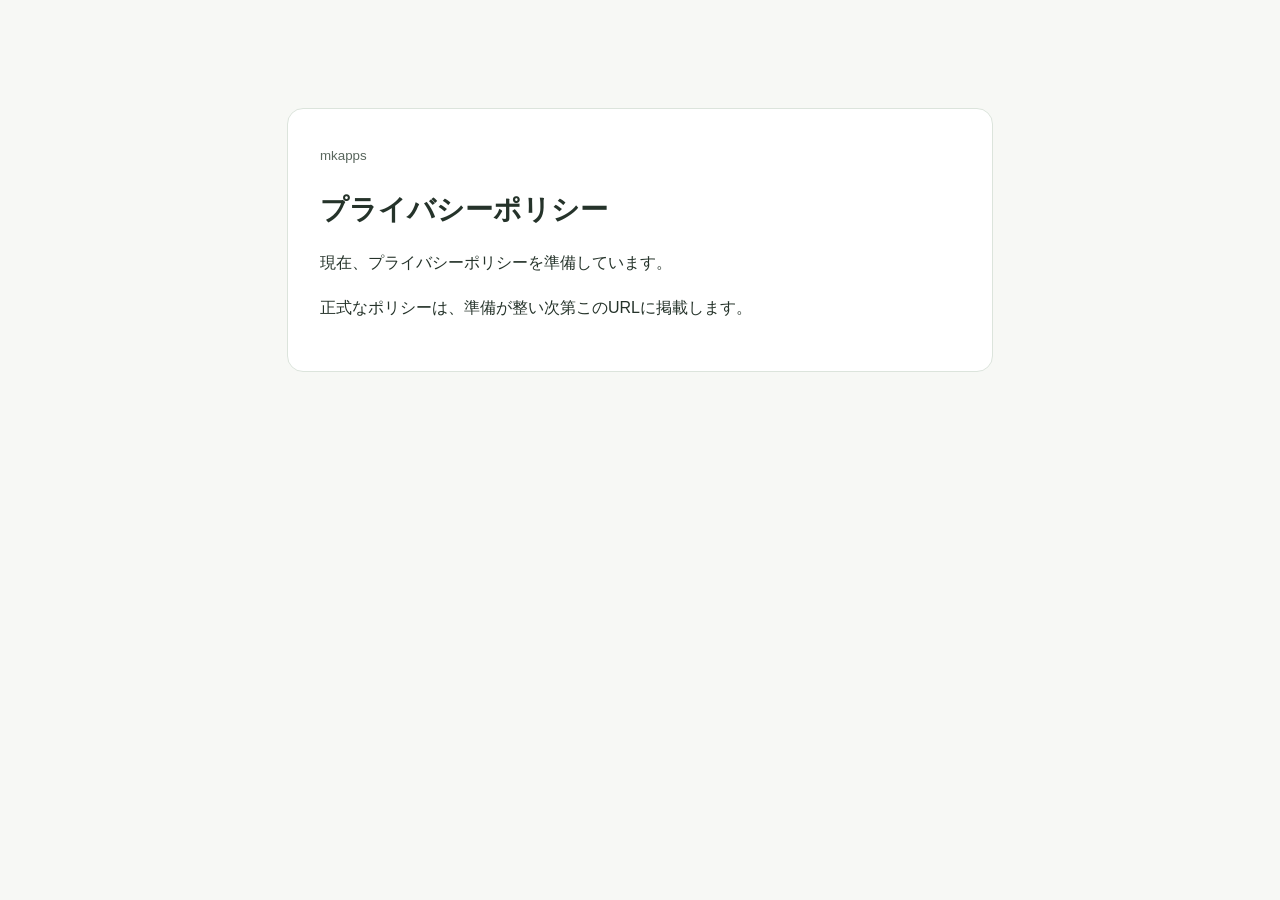
==== privacy/index.html @ 0ac0c14a "Add privacy landing page" ====
<!doctype html>
<html lang="ja"><head><meta charset="utf-8"><meta name="viewport" content="width=device-width,initial-scale=1"><meta name="robots" content="noindex,nofollow"><title>プライバシーポリシー | mkapps</title><style>body{font:16px/1.8 -apple-system,BlinkMacSystemFont,"Hiragino Sans",sans-serif;margin:0;background:#f7f8f5;color:#25332a}main{max-width:640px;margin:12vh auto;padding:32px;background:white;border:1px solid #dce4dc;border-radius:16px}h1{font-size:28px;line-height:1.5}a{color:#276044}small{color:#59665d}@media(max-width:700px){main{margin:48px 16px;padding:24px}}</style></head><body><main><small>mkapps</small><h1>プライバシーポリシー</h1><p>現在、プライバシーポリシーを準備しています。</p><p>正式なポリシーは、準備が整い次第このURLに掲載します。</p></main></body></html>
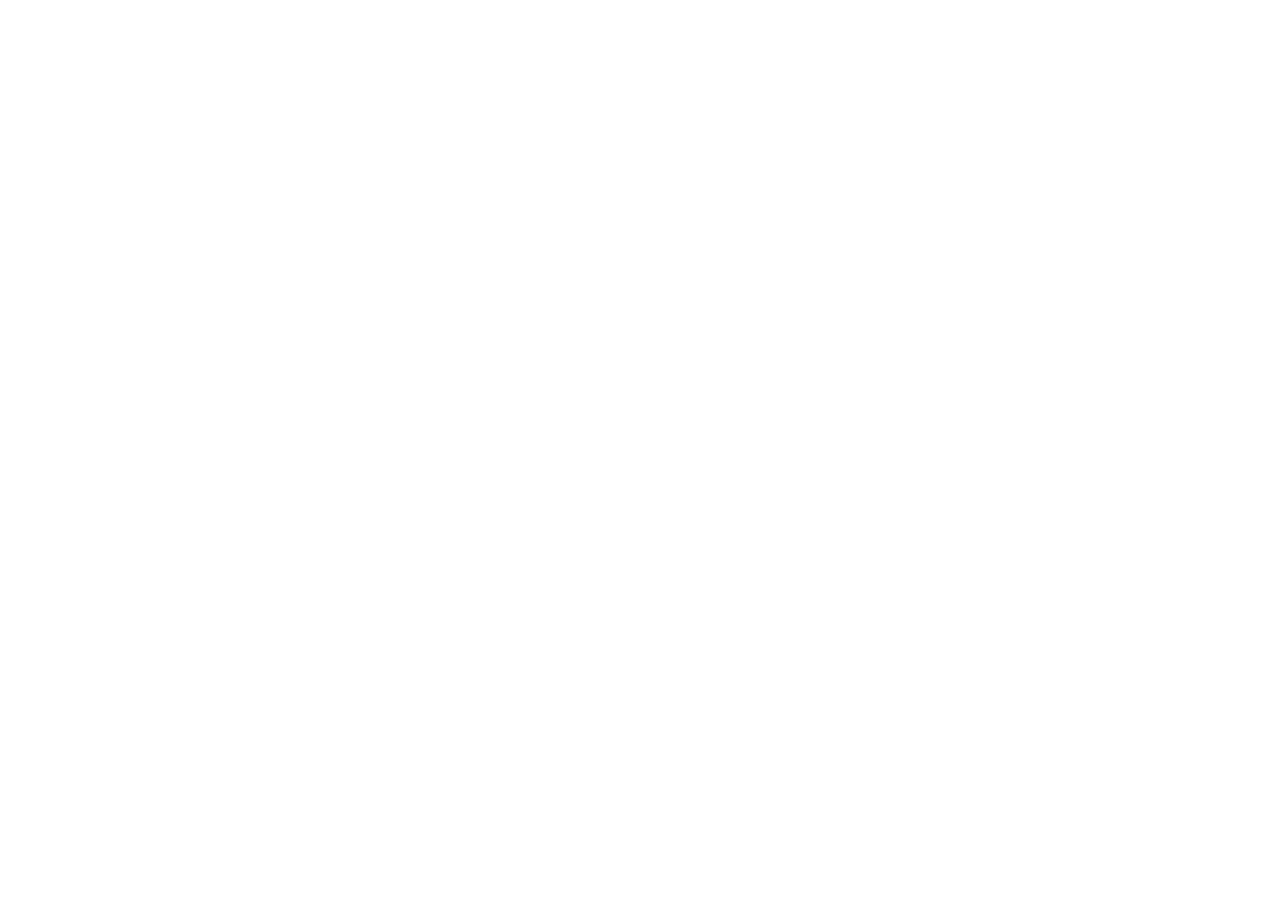
==== commit 72744a23: "Replace placeholder with blank white page" ====
--- a/privacy/index.html
+++ b/privacy/index.html
@@ -1,2 +1,12 @@
 <!doctype html>
-<html lang="ja"><head><meta charset="utf-8"><meta name="viewport" content="width=device-width,initial-scale=1"><meta name="robots" content="noindex,nofollow"><title>プライバシーポリシー | mkapps</title><style>body{font:16px/1.8 -apple-system,BlinkMacSystemFont,"Hiragino Sans",sans-serif;margin:0;background:#f7f8f5;color:#25332a}main{max-width:640px;margin:12vh auto;padding:32px;background:white;border:1px solid #dce4dc;border-radius:16px}h1{font-size:28px;line-height:1.5}a{color:#276044}small{color:#59665d}@media(max-width:700px){main{margin:48px 16px;padding:24px}}</style></head><body><main><small>mkapps</small><h1>プライバシーポリシー</h1><p>現在、プライバシーポリシーを準備しています。</p><p>正式なポリシーは、準備が整い次第このURLに掲載します。</p></main></body></html>
+<html lang="ja">
+<head>
+<meta charset="utf-8">
+<meta name="viewport" content="width=device-width, initial-scale=1">
+<meta name="robots" content="noindex,nofollow">
+<meta name="color-scheme" content="light">
+<title></title>
+<style>html,body{margin:0;min-height:100%;background:#fff;color:#000;color-scheme:light}</style>
+</head>
+<body></body>
+</html>
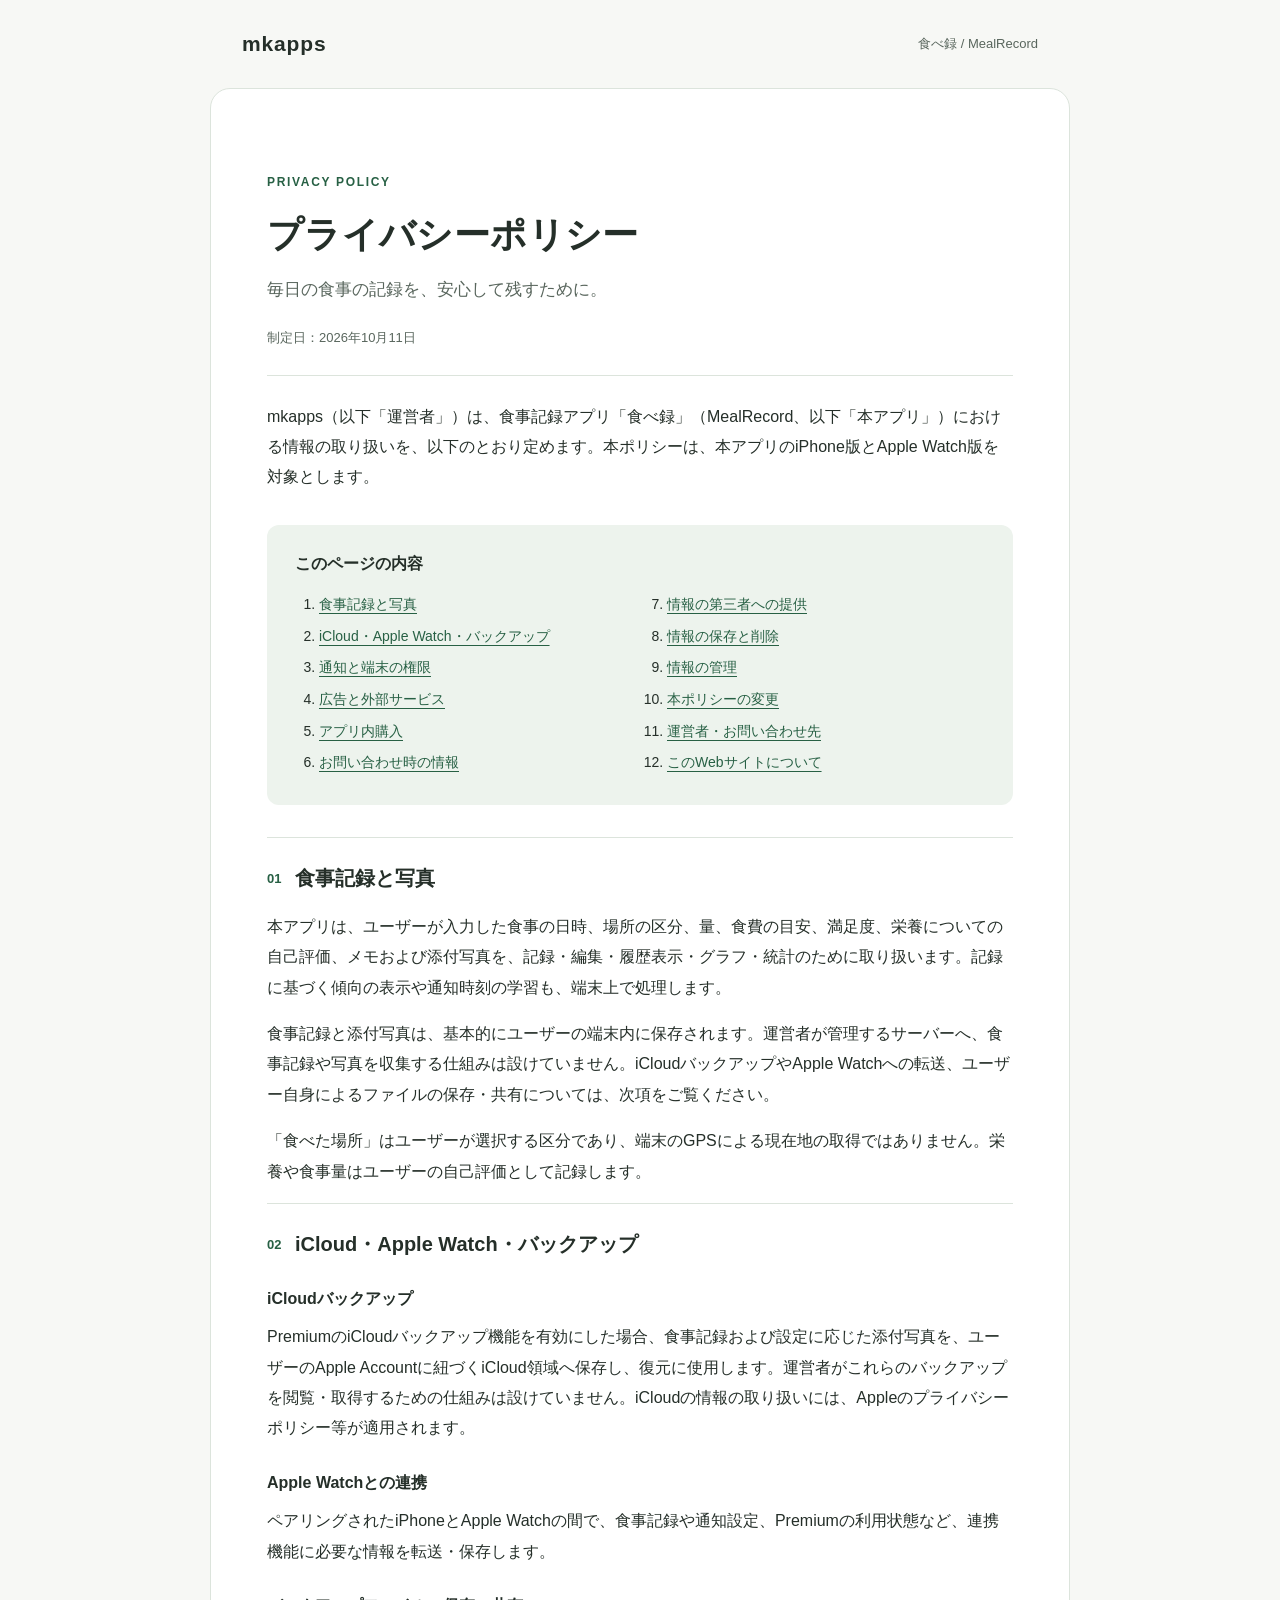
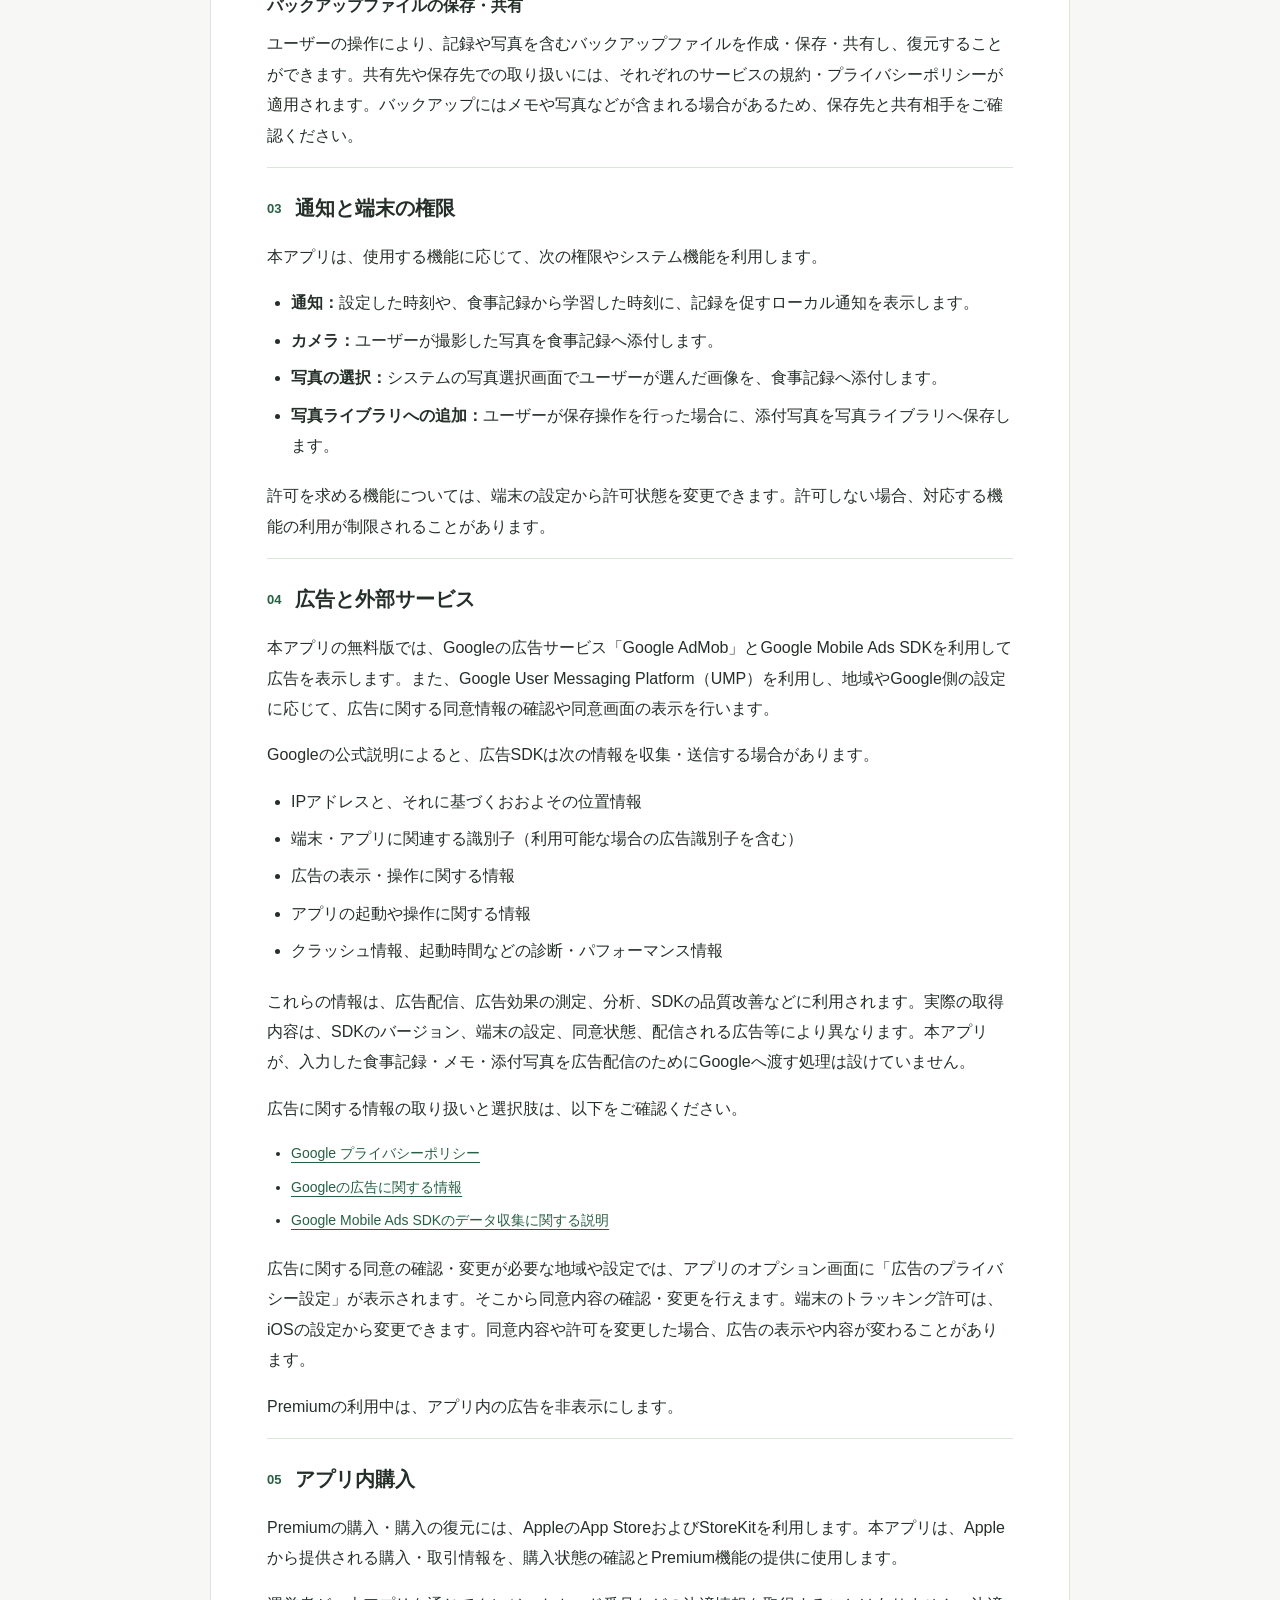
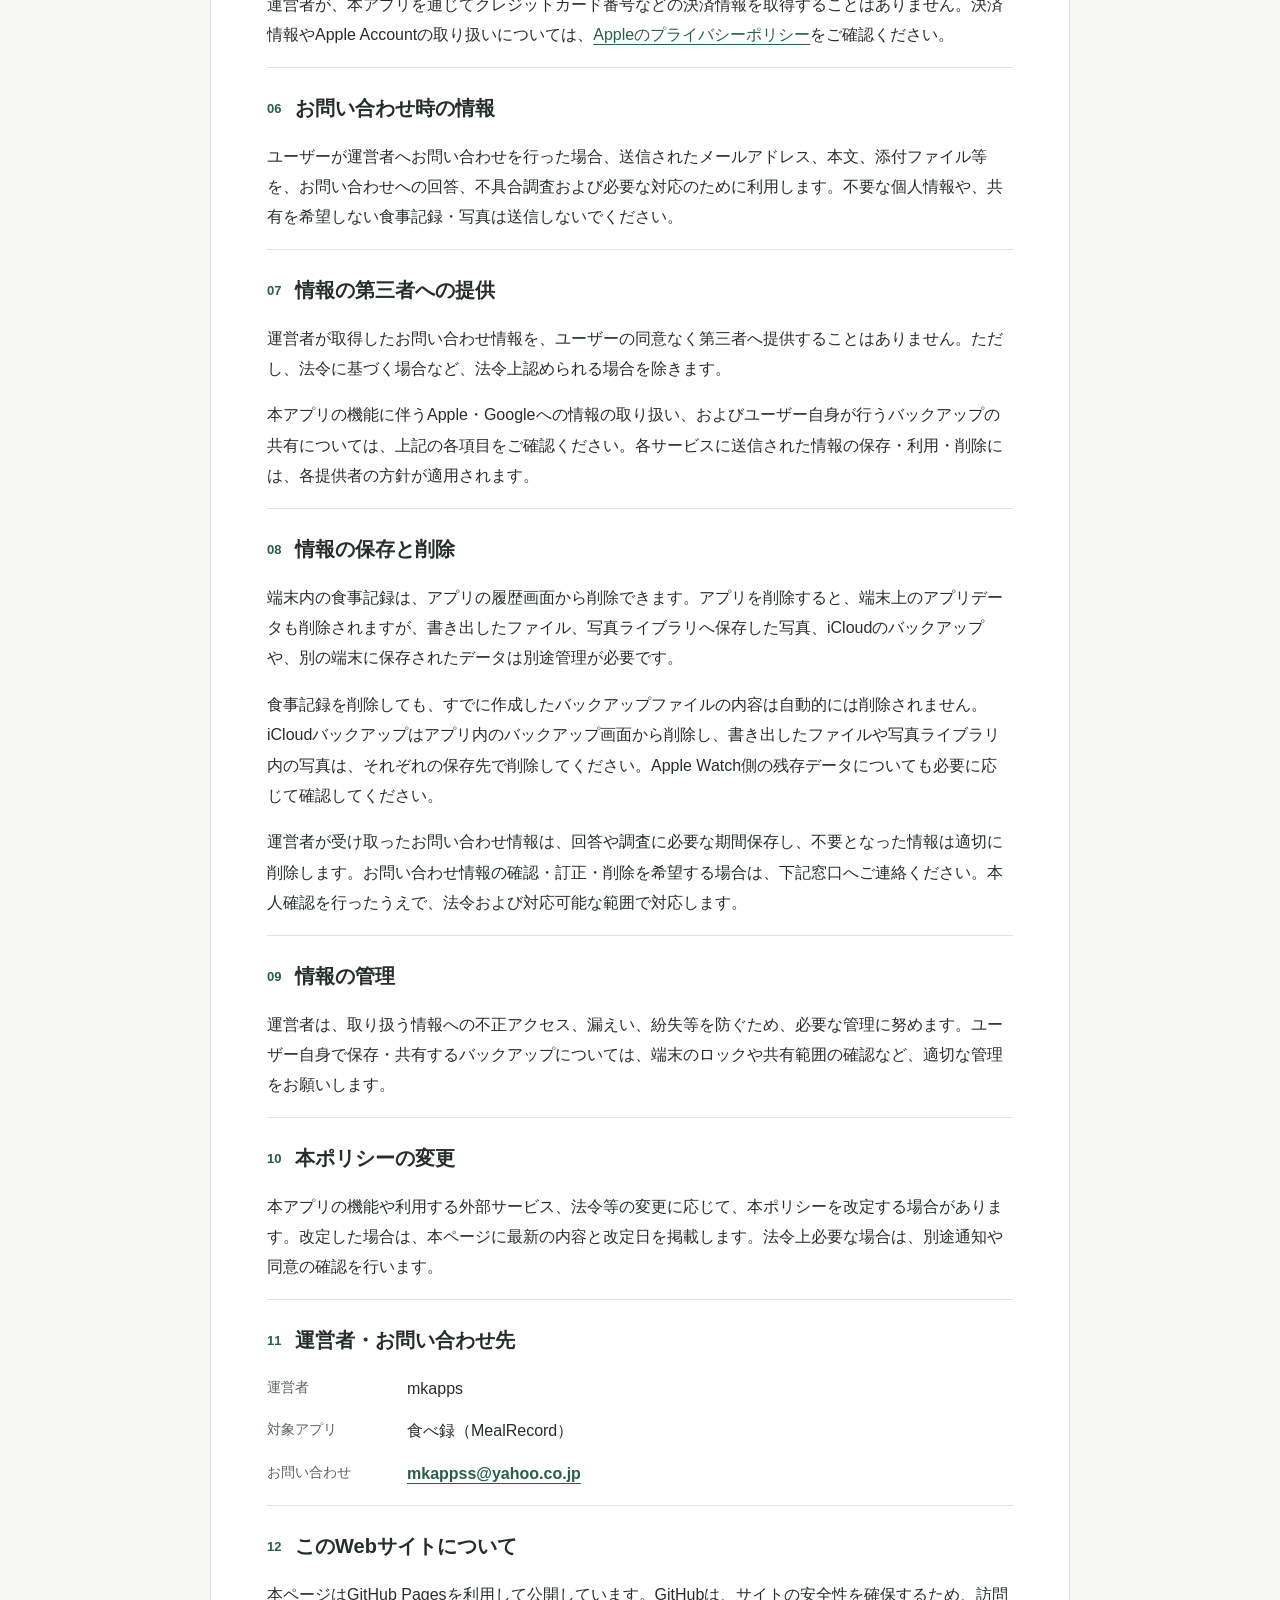
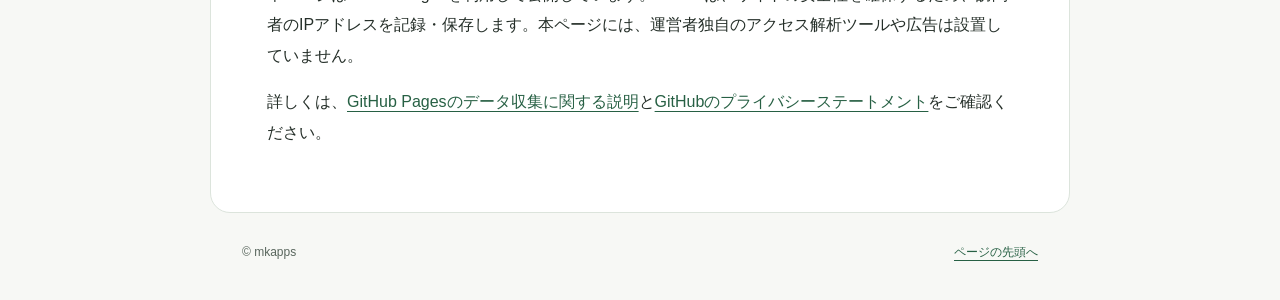
==== commit 0cccd84e: "Publish privacy policy" ====
--- a/privacy/index.html
+++ b/privacy/index.html
@@ -1,12 +1,73 @@
 <!doctype html>
 <html lang="ja">
 <head>
-<meta charset="utf-8">
-<meta name="viewport" content="width=device-width, initial-scale=1">
-<meta name="robots" content="noindex,nofollow">
-<meta name="color-scheme" content="light">
-<title></title>
-<style>html,body{margin:0;min-height:100%;background:#fff;color:#000;color-scheme:light}</style>
+  <meta charset="utf-8">
+  <meta name="viewport" content="width=device-width, initial-scale=1">
+  <meta name="robots" content="noindex,nofollow">
+  <meta name="color-scheme" content="light dark">
+  <title>食べ録 — プライバシーポリシー | mkapps</title>
+  <meta name="description" content="mkappsが提供する食事記録アプリ「食べ録」の情報の取り扱いについて。">
+  <link rel="stylesheet" href="styles.css">
 </head>
-<body></body>
+<body>
+  <a class="skip" href="#main">本文へ移動</a>
+  <header class="masthead"><span class="brand">mkapps</span><span class="app-name">食べ録 / MealRecord</span></header>
+  <main id="main">
+    <div class="intro"><p class="eyebrow">PRIVACY POLICY</p><h1>プライバシーポリシー</h1><p class="lead">毎日の食事の記録を、安心して残すために。</p><p class="date">制定日：<time datetime="2026-10-11">2026年10月11日</time></p></div>
+    <p>mkapps（以下「運営者」）は、食事記録アプリ「食べ録」（MealRecord、以下「本アプリ」）における情報の取り扱いを、以下のとおり定めます。本ポリシーは、本アプリのiPhone版とApple Watch版を対象とします。</p>
+    <nav class="toc" aria-label="目次"><h2>このページの内容</h2><ol>
+      <li><a href="#records">食事記録と写真</a></li><li><a href="#cloud">iCloud・Apple Watch・バックアップ</a></li><li><a href="#notifications">通知と端末の権限</a></li><li><a href="#ads">広告と外部サービス</a></li><li><a href="#purchase">アプリ内購入</a></li><li><a href="#contact-data">お問い合わせ時の情報</a></li><li><a href="#sharing">情報の第三者への提供</a></li><li><a href="#deletion">情報の保存と削除</a></li><li><a href="#security">情報の管理</a></li><li><a href="#changes">本ポリシーの変更</a></li><li><a href="#contact">運営者・お問い合わせ先</a></li><li><a href="#website">このWebサイトについて</a></li>
+    </ol></nav>
+    <section id="records"><h2><span>01</span> 食事記録と写真</h2>
+      <p>本アプリは、ユーザーが入力した食事の日時、場所の区分、量、食費の目安、満足度、栄養についての自己評価、メモおよび添付写真を、記録・編集・履歴表示・グラフ・統計のために取り扱います。記録に基づく傾向の表示や通知時刻の学習も、端末上で処理します。</p>
+      <p>食事記録と添付写真は、基本的にユーザーの端末内に保存されます。運営者が管理するサーバーへ、食事記録や写真を収集する仕組みは設けていません。iCloudバックアップやApple Watchへの転送、ユーザー自身によるファイルの保存・共有については、次項をご覧ください。</p>
+      <p>「食べた場所」はユーザーが選択する区分であり、端末のGPSによる現在地の取得ではありません。栄養や食事量はユーザーの自己評価として記録します。</p>
+    </section>
+    <section id="cloud"><h2><span>02</span> iCloud・Apple Watch・バックアップ</h2>
+      <h3>iCloudバックアップ</h3><p>PremiumのiCloudバックアップ機能を有効にした場合、食事記録および設定に応じた添付写真を、ユーザーのApple Accountに紐づくiCloud領域へ保存し、復元に使用します。運営者がこれらのバックアップを閲覧・取得するための仕組みは設けていません。iCloudの情報の取り扱いには、Appleのプライバシーポリシー等が適用されます。</p>
+      <h3>Apple Watchとの連携</h3><p>ペアリングされたiPhoneとApple Watchの間で、食事記録や通知設定、Premiumの利用状態など、連携機能に必要な情報を転送・保存します。</p>
+      <h3>バックアップファイルの保存・共有</h3><p>ユーザーの操作により、記録や写真を含むバックアップファイルを作成・保存・共有し、復元することができます。共有先や保存先での取り扱いには、それぞれのサービスの規約・プライバシーポリシーが適用されます。バックアップにはメモや写真などが含まれる場合があるため、保存先と共有相手をご確認ください。</p>
+    </section>
+    <section id="notifications"><h2><span>03</span> 通知と端末の権限</h2>
+      <p>本アプリは、使用する機能に応じて、次の権限やシステム機能を利用します。</p><ul>
+      <li><strong>通知：</strong>設定した時刻や、食事記録から学習した時刻に、記録を促すローカル通知を表示します。</li>
+      <li><strong>カメラ：</strong>ユーザーが撮影した写真を食事記録へ添付します。</li>
+      <li><strong>写真の選択：</strong>システムの写真選択画面でユーザーが選んだ画像を、食事記録へ添付します。</li>
+      <li><strong>写真ライブラリへの追加：</strong>ユーザーが保存操作を行った場合に、添付写真を写真ライブラリへ保存します。</li></ul>
+      <p>許可を求める機能については、端末の設定から許可状態を変更できます。許可しない場合、対応する機能の利用が制限されることがあります。</p>
+    </section>
+    <section id="ads"><h2><span>04</span> 広告と外部サービス</h2>
+      <p>本アプリの無料版では、Googleの広告サービス「Google AdMob」とGoogle Mobile Ads SDKを利用して広告を表示します。また、Google User Messaging Platform（UMP）を利用し、地域やGoogle側の設定に応じて、広告に関する同意情報の確認や同意画面の表示を行います。</p>
+      <p>Googleの公式説明によると、広告SDKは次の情報を収集・送信する場合があります。</p><ul>
+      <li>IPアドレスと、それに基づくおおよその位置情報</li>
+      <li>端末・アプリに関連する識別子（利用可能な場合の広告識別子を含む）</li>
+      <li>広告の表示・操作に関する情報</li>
+      <li>アプリの起動や操作に関する情報</li>
+      <li>クラッシュ情報、起動時間などの診断・パフォーマンス情報</li></ul>
+      <p>これらの情報は、広告配信、広告効果の測定、分析、SDKの品質改善などに利用されます。実際の取得内容は、SDKのバージョン、端末の設定、同意状態、配信される広告等により異なります。本アプリが、入力した食事記録・メモ・添付写真を広告配信のためにGoogleへ渡す処理は設けていません。</p>
+      <p>広告に関する情報の取り扱いと選択肢は、以下をご確認ください。</p><ul class="links"><li><a href="https://policies.google.com/privacy?hl=ja">Google プライバシーポリシー</a></li><li><a href="https://policies.google.com/technologies/ads?hl=ja">Googleの広告に関する情報</a></li><li><a href="https://developers.google.com/admob/ios/privacy/data-disclosure?hl=ja">Google Mobile Ads SDKのデータ収集に関する説明</a></li></ul>
+      <p>広告に関する同意の確認・変更が必要な地域や設定では、アプリのオプション画面に「広告のプライバシー設定」が表示されます。そこから同意内容の確認・変更を行えます。端末のトラッキング許可は、iOSの設定から変更できます。同意内容や許可を変更した場合、広告の表示や内容が変わることがあります。</p>
+      <p>Premiumの利用中は、アプリ内の広告を非表示にします。</p>
+    </section>
+    <section id="purchase"><h2><span>05</span> アプリ内購入</h2>
+      <p>Premiumの購入・購入の復元には、AppleのApp StoreおよびStoreKitを利用します。本アプリは、Appleから提供される購入・取引情報を、購入状態の確認とPremium機能の提供に使用します。</p><p>運営者が、本アプリを通じてクレジットカード番号などの決済情報を取得することはありません。決済情報やApple Accountの取り扱いについては、<a href="https://www.apple.com/jp/legal/privacy/">Appleのプライバシーポリシー</a>をご確認ください。</p>
+    </section>
+    <section id="contact-data"><h2><span>06</span> お問い合わせ時の情報</h2>
+      <p>ユーザーが運営者へお問い合わせを行った場合、送信されたメールアドレス、本文、添付ファイル等を、お問い合わせへの回答、不具合調査および必要な対応のために利用します。不要な個人情報や、共有を希望しない食事記録・写真は送信しないでください。</p>
+    </section>
+    <section id="sharing"><h2><span>07</span> 情報の第三者への提供</h2>
+      <p>運営者が取得したお問い合わせ情報を、ユーザーの同意なく第三者へ提供することはありません。ただし、法令に基づく場合など、法令上認められる場合を除きます。</p><p>本アプリの機能に伴うApple・Googleへの情報の取り扱い、およびユーザー自身が行うバックアップの共有については、上記の各項目をご確認ください。各サービスに送信された情報の保存・利用・削除には、各提供者の方針が適用されます。</p>
+    </section>
+    <section id="deletion"><h2><span>08</span> 情報の保存と削除</h2>
+      <p>端末内の食事記録は、アプリの履歴画面から削除できます。アプリを削除すると、端末上のアプリデータも削除されますが、書き出したファイル、写真ライブラリへ保存した写真、iCloudのバックアップや、別の端末に保存されたデータは別途管理が必要です。</p>
+      <p>食事記録を削除しても、すでに作成したバックアップファイルの内容は自動的には削除されません。iCloudバックアップはアプリ内のバックアップ画面から削除し、書き出したファイルや写真ライブラリ内の写真は、それぞれの保存先で削除してください。Apple Watch側の残存データについても必要に応じて確認してください。</p>
+      <p>運営者が受け取ったお問い合わせ情報は、回答や調査に必要な期間保存し、不要となった情報は適切に削除します。お問い合わせ情報の確認・訂正・削除を希望する場合は、下記窓口へご連絡ください。本人確認を行ったうえで、法令および対応可能な範囲で対応します。</p>
+    </section>
+    <section id="security"><h2><span>09</span> 情報の管理</h2><p>運営者は、取り扱う情報への不正アクセス、漏えい、紛失等を防ぐため、必要な管理に努めます。ユーザー自身で保存・共有するバックアップについては、端末のロックや共有範囲の確認など、適切な管理をお願いします。</p></section>
+    <section id="changes"><h2><span>10</span> 本ポリシーの変更</h2><p>本アプリの機能や利用する外部サービス、法令等の変更に応じて、本ポリシーを改定する場合があります。改定した場合は、本ページに最新の内容と改定日を掲載します。法令上必要な場合は、別途通知や同意の確認を行います。</p></section>
+    <section id="contact"><h2><span>11</span> 運営者・お問い合わせ先</h2><dl><dt>運営者</dt><dd>mkapps</dd><dt>対象アプリ</dt><dd>食べ録（MealRecord）</dd><dt>お問い合わせ</dt><dd><a class="email" href="mailto:mkappss@yahoo.co.jp">mkappss@yahoo.co.jp</a></dd></dl></section>
+    <section id="website"><h2><span>12</span> このWebサイトについて</h2><p>本ページはGitHub Pagesを利用して公開しています。GitHubは、サイトの安全性を確保するため、訪問者のIPアドレスを記録・保存します。本ページには、運営者独自のアクセス解析ツールや広告は設置していません。</p><p>詳しくは、<a href="https://docs.github.com/en/pages/getting-started-with-github-pages/what-is-github-pages#data-collection">GitHub Pagesのデータ収集に関する説明</a>と<a href="https://docs.github.com/en/site-policy/privacy-policies/github-general-privacy-statement">GitHubのプライバシーステートメント</a>をご確認ください。</p></section>
+  </main>
+  <footer><span>© mkapps</span><a href="#main">ページの先頭へ</a></footer>
+</body>
 </html>
--- a/privacy/styles.css
+++ b/privacy/styles.css
@@ -0,0 +1,5 @@
+:root{color-scheme:light dark;--bg:#f7f8f5;--paper:#fff;--text:#252f29;--muted:#59665d;--accent:#276044;--line:#dce4dc;--notice:#fbf3df;--notice-text:#644d16;--tint:#edf3ed}
+*{box-sizing:border-box}html{scroll-padding-top:24px}body{margin:0;background:var(--bg);color:var(--text);font:16px/1.9 -apple-system,BlinkMacSystemFont,"Hiragino Sans","Noto Sans JP",sans-serif;overflow-wrap:anywhere}a{color:var(--accent);text-underline-offset:4px}a:hover{text-decoration-thickness:2px}a:focus-visible{outline:3px solid var(--accent);outline-offset:5px;border-radius:2px}.skip{position:absolute;top:-100px;left:16px;padding:10px;background:var(--paper);z-index:2}.skip:focus{top:12px}.masthead,footer{max-width:860px;margin:auto;padding:24px 32px;display:flex;justify-content:space-between;gap:16px;align-items:center}.brand{font-size:21px;font-weight:750;letter-spacing:.04em}.app-name{font-size:13px;color:var(--muted)}main{max-width:860px;margin:0 auto;padding:40px 56px 48px;background:var(--paper);border:1px solid var(--line);border-radius:20px}.draft{display:grid;gap:2px;padding:16px 20px;border-radius:10px;background:var(--notice);color:var(--notice-text);font-size:13px}.intro{padding:42px 0 24px;border-bottom:1px solid var(--line);margin-bottom:26px}.eyebrow{color:var(--accent);letter-spacing:.14em;font-size:12px;font-weight:700;margin:0 0 14px}h1{font-size:clamp(25px,4.8vw,36px);line-height:1.5;letter-spacing:.01em;margin:0 0 12px}.lead{color:var(--muted);font-size:17px;margin:0 0 20px}.date{font-size:13px;color:var(--muted);margin:0}.toc{background:var(--tint);padding:24px 28px;border-radius:12px;margin:32px 0}.toc h2{margin:0 0 12px;font-size:16px}.toc ol{columns:2;column-gap:30px;padding-left:24px;margin:0;font-size:14px}.toc li{break-inside:avoid;margin-bottom:5px}section{padding-top:24px;margin-top:16px;border-top:1px solid var(--line)}section h2{font-size:20px;line-height:1.6;margin:0 0 18px}h2 span{color:var(--accent);font-size:13px;display:inline-block;margin-right:8px;vertical-align:middle}h3{font-size:16px;margin:24px 0 8px}p{margin:0 0 16px}ul{padding-left:24px;margin:12px 0 20px}li{margin-bottom:7px}.links{font-size:14px}dl{display:grid;grid-template-columns:120px 1fr;gap:12px 20px;margin:0}dt{color:var(--muted);font-size:14px}dd{margin:0}small{display:block;margin-top:8px;font-size:13px;color:var(--muted)}.email{font-weight:600}footer{font-size:12px;color:var(--muted);padding-top:28px;padding-bottom:36px}
+@media(max-width:600px){.masthead,footer{padding-left:20px;padding-right:20px}.masthead{padding-top:18px;padding-bottom:18px}main{margin:0 12px;padding:24px 22px 32px;border-radius:14px}.intro{padding-top:30px}.lead{font-size:15px}.toc{padding:20px}.toc ol{columns:1}section h2{font-size:18px}dl{grid-template-columns:1fr;gap:4px}dd{margin-bottom:12px}body{font-size:15px}}
+@media(prefers-color-scheme:dark){:root{--bg:#171d19;--paper:#202923;--text:#e9eee9;--muted:#b3c0b5;--accent:#a2d5b4;--line:#3e4b41;--notice:#3b321e;--notice-text:#f1d99b;--tint:#2c382e}}
+@media print{body{background:#fff;color:#111;font-size:11pt}.masthead{padding:0 0 20px}main{border:0;padding:0;max-width:none}.draft{border:1px solid #bbb;background:none}.toc{display:none}section{break-inside:auto}h2,h3{break-after:avoid}a{color:inherit}footer{padding:20px 0}.skip{display:none}}
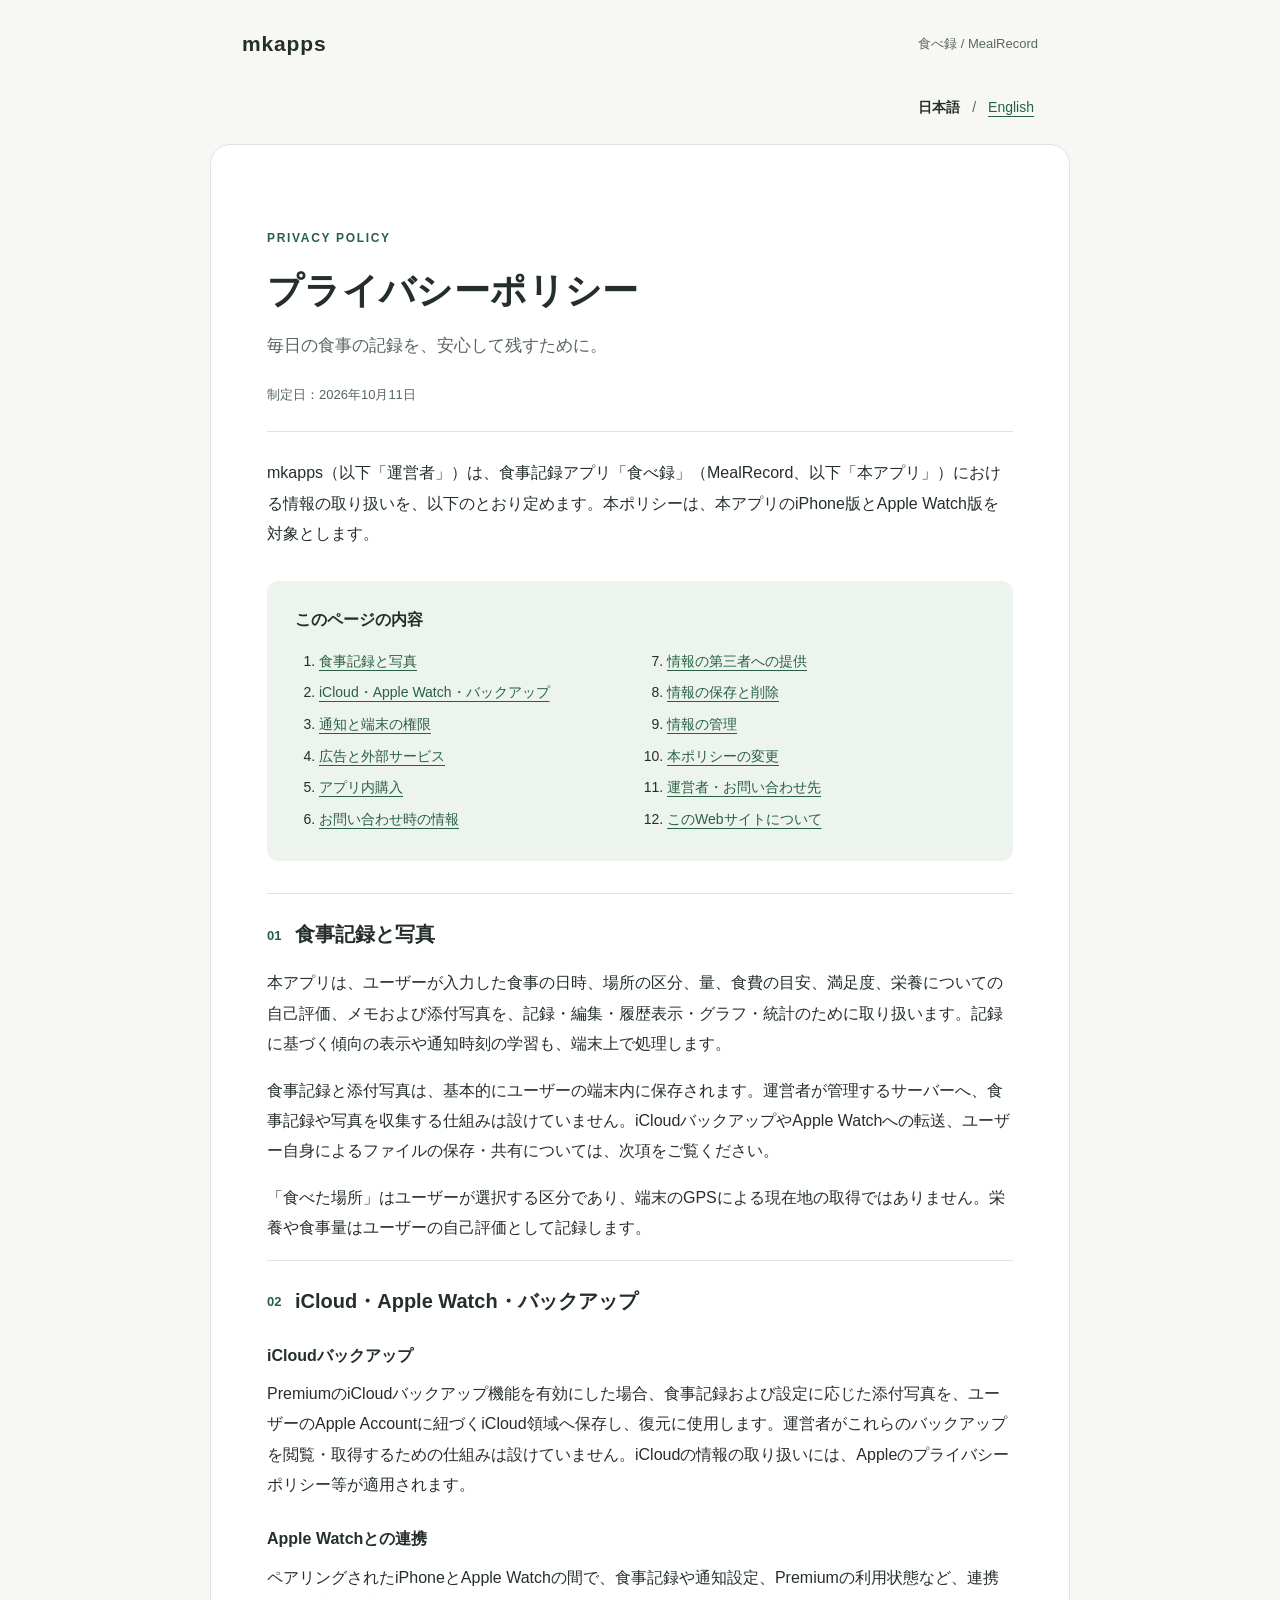
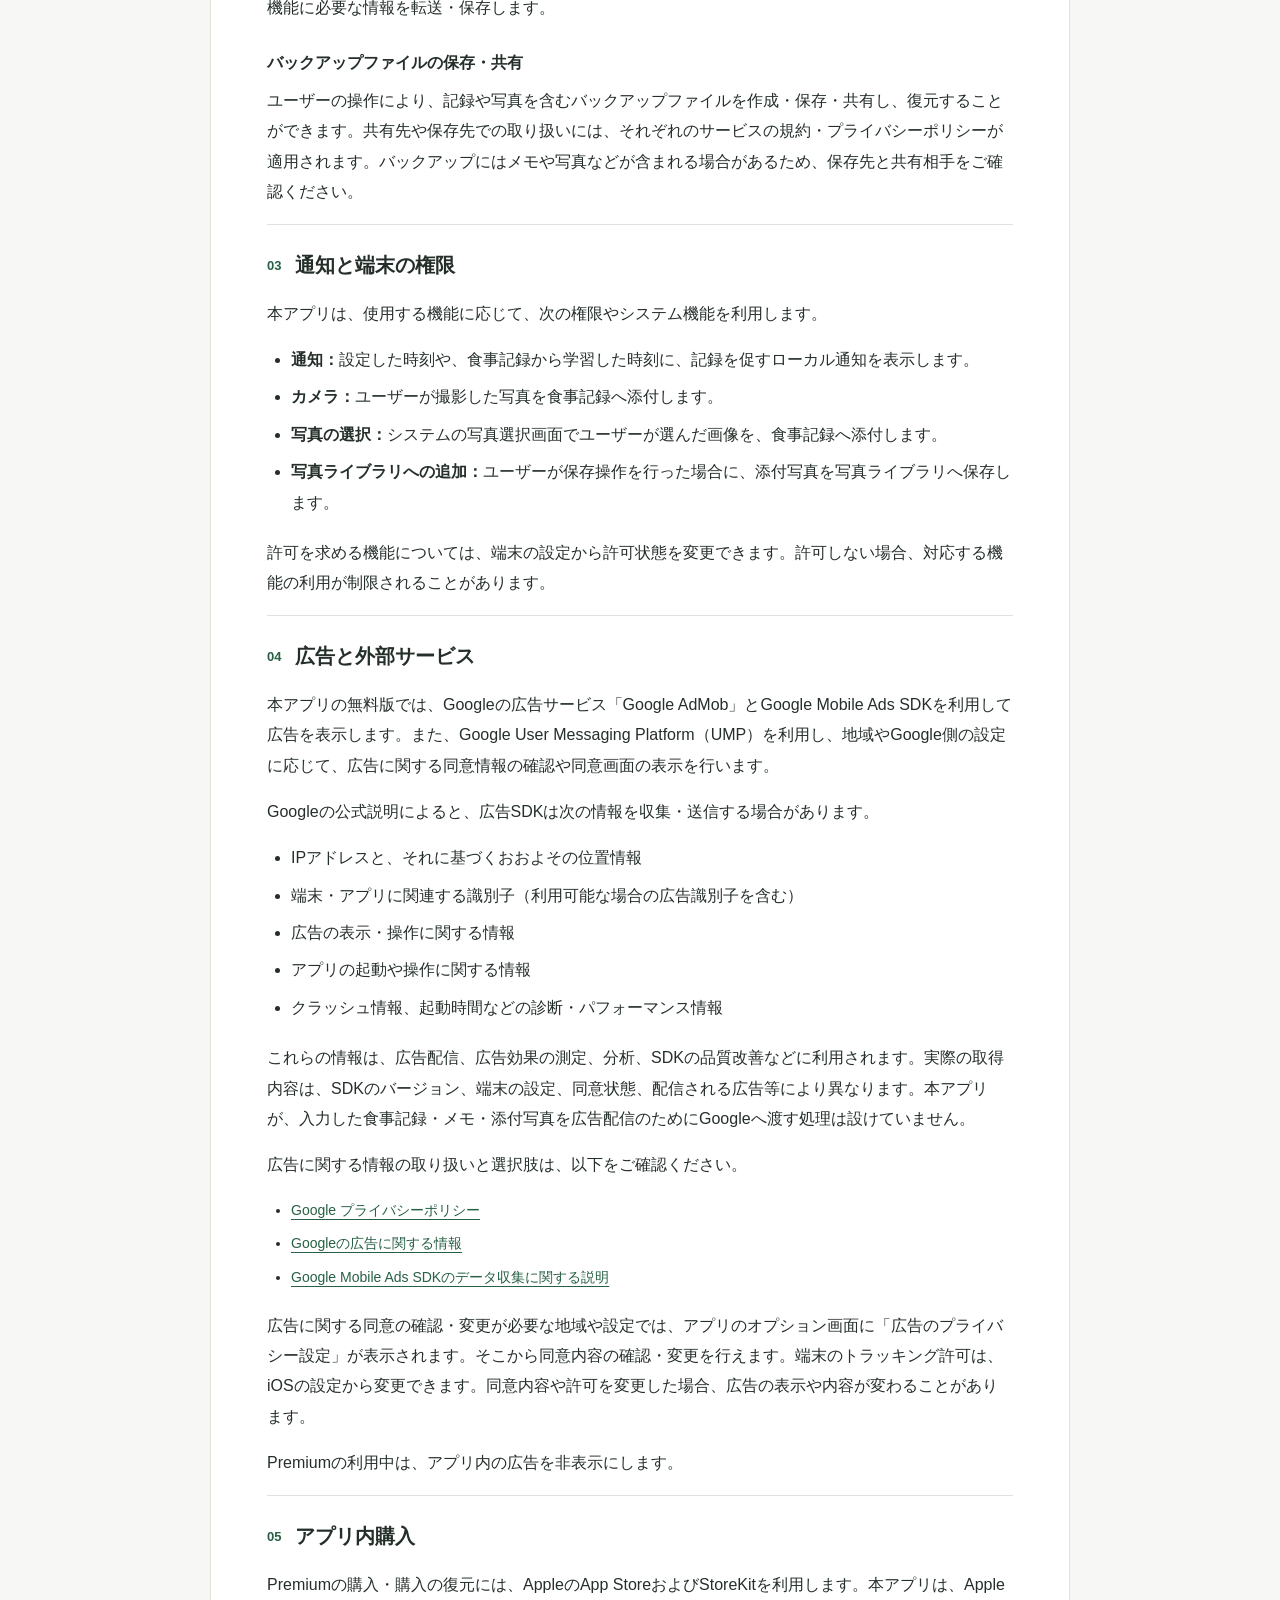
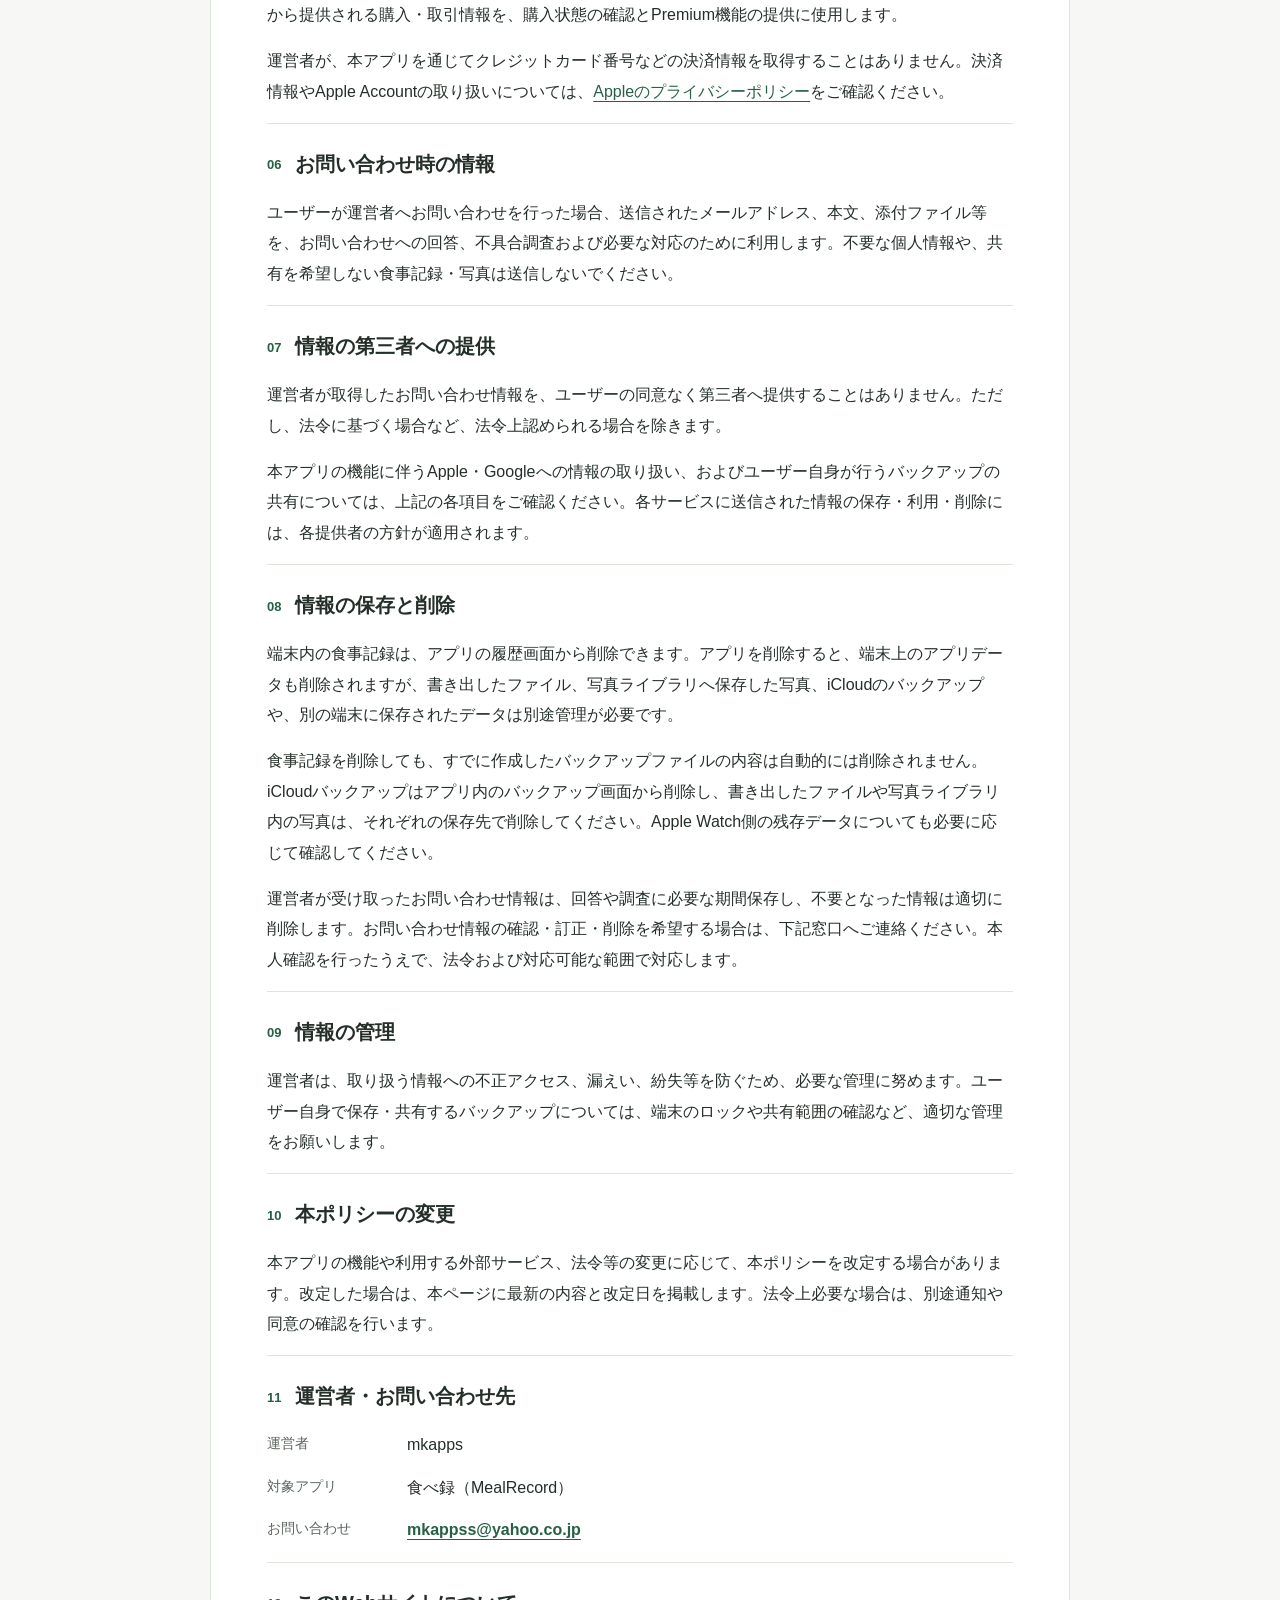
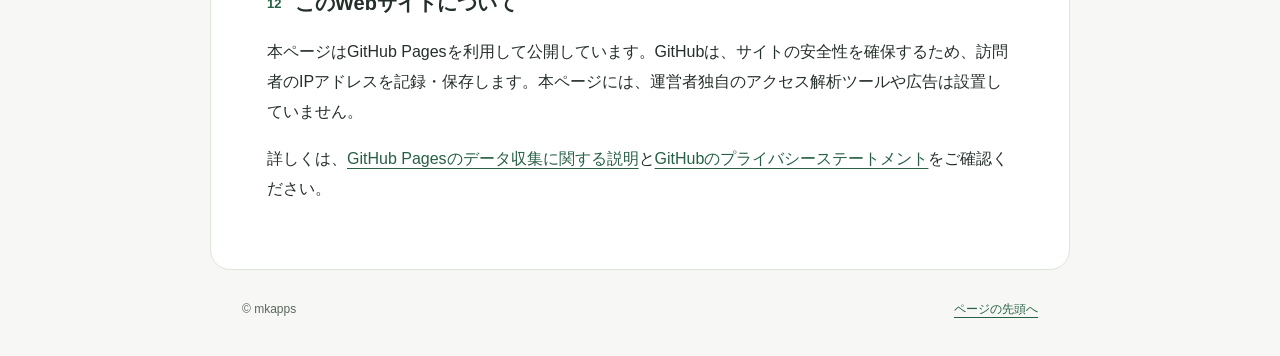
==== commit 0091ebb4: "Add English privacy policy and language switch" ====
--- a/privacy/index.html
+++ b/privacy/index.html
@@ -8,10 +8,13 @@
   <title>食べ録 — プライバシーポリシー | mkapps</title>
   <meta name="description" content="mkappsが提供する食事記録アプリ「食べ録」の情報の取り扱いについて。">
   <link rel="stylesheet" href="styles.css">
+  <link rel="alternate" hreflang="ja" href="https://uracode777.github.io/mkapps/privacy/">
+  <link rel="alternate" hreflang="en" href="https://uracode777.github.io/mkapps/privacy/en/">
 </head>
 <body>
   <a class="skip" href="#main">本文へ移動</a>
   <header class="masthead"><span class="brand">mkapps</span><span class="app-name">食べ録 / MealRecord</span></header>
+  <nav class="language-switch" aria-label="言語切り替え"><a href="./" lang="ja" hreflang="ja" aria-current="page">日本語</a><span aria-hidden="true"> / </span><a href="en/" lang="en" hreflang="en">English</a></nav>
   <main id="main">
     <div class="intro"><p class="eyebrow">PRIVACY POLICY</p><h1>プライバシーポリシー</h1><p class="lead">毎日の食事の記録を、安心して残すために。</p><p class="date">制定日：<time datetime="2026-10-11">2026年10月11日</time></p></div>
     <p>mkapps（以下「運営者」）は、食事記録アプリ「食べ録」（MealRecord、以下「本アプリ」）における情報の取り扱いを、以下のとおり定めます。本ポリシーは、本アプリのiPhone版とApple Watch版を対象とします。</p>
--- a/privacy/styles.css
+++ b/privacy/styles.css
@@ -3,3 +3,7 @@
 @media(max-width:600px){.masthead,footer{padding-left:20px;padding-right:20px}.masthead{padding-top:18px;padding-bottom:18px}main{margin:0 12px;padding:24px 22px 32px;border-radius:14px}.intro{padding-top:30px}.lead{font-size:15px}.toc{padding:20px}.toc ol{columns:1}section h2{font-size:18px}dl{grid-template-columns:1fr;gap:4px}dd{margin-bottom:12px}body{font-size:15px}}
 @media(prefers-color-scheme:dark){:root{--bg:#171d19;--paper:#202923;--text:#e9eee9;--muted:#b3c0b5;--accent:#a2d5b4;--line:#3e4b41;--notice:#3b321e;--notice-text:#f1d99b;--tint:#2c382e}}
 @media print{body{background:#fff;color:#111;font-size:11pt}.masthead{padding:0 0 20px}main{border:0;padding:0;max-width:none}.draft{border:1px solid #bbb;background:none}.toc{display:none}section{break-inside:auto}h2,h3{break-after:avoid}a{color:inherit}footer{padding:20px 0}.skip{display:none}}
+
+.language-switch{max-width:860px;margin:0 auto;padding:0 32px 18px;display:flex;justify-content:flex-end;align-items:center;gap:8px;font-size:14px}.language-switch a{display:inline-block;padding:6px 4px}.language-switch a[aria-current="page"]{font-weight:700;color:var(--text);text-decoration:none}.language-switch span{color:var(--muted)}
+@media(max-width:600px){.language-switch{padding-left:20px;padding-right:20px}}
+@media print{.language-switch{display:none}}
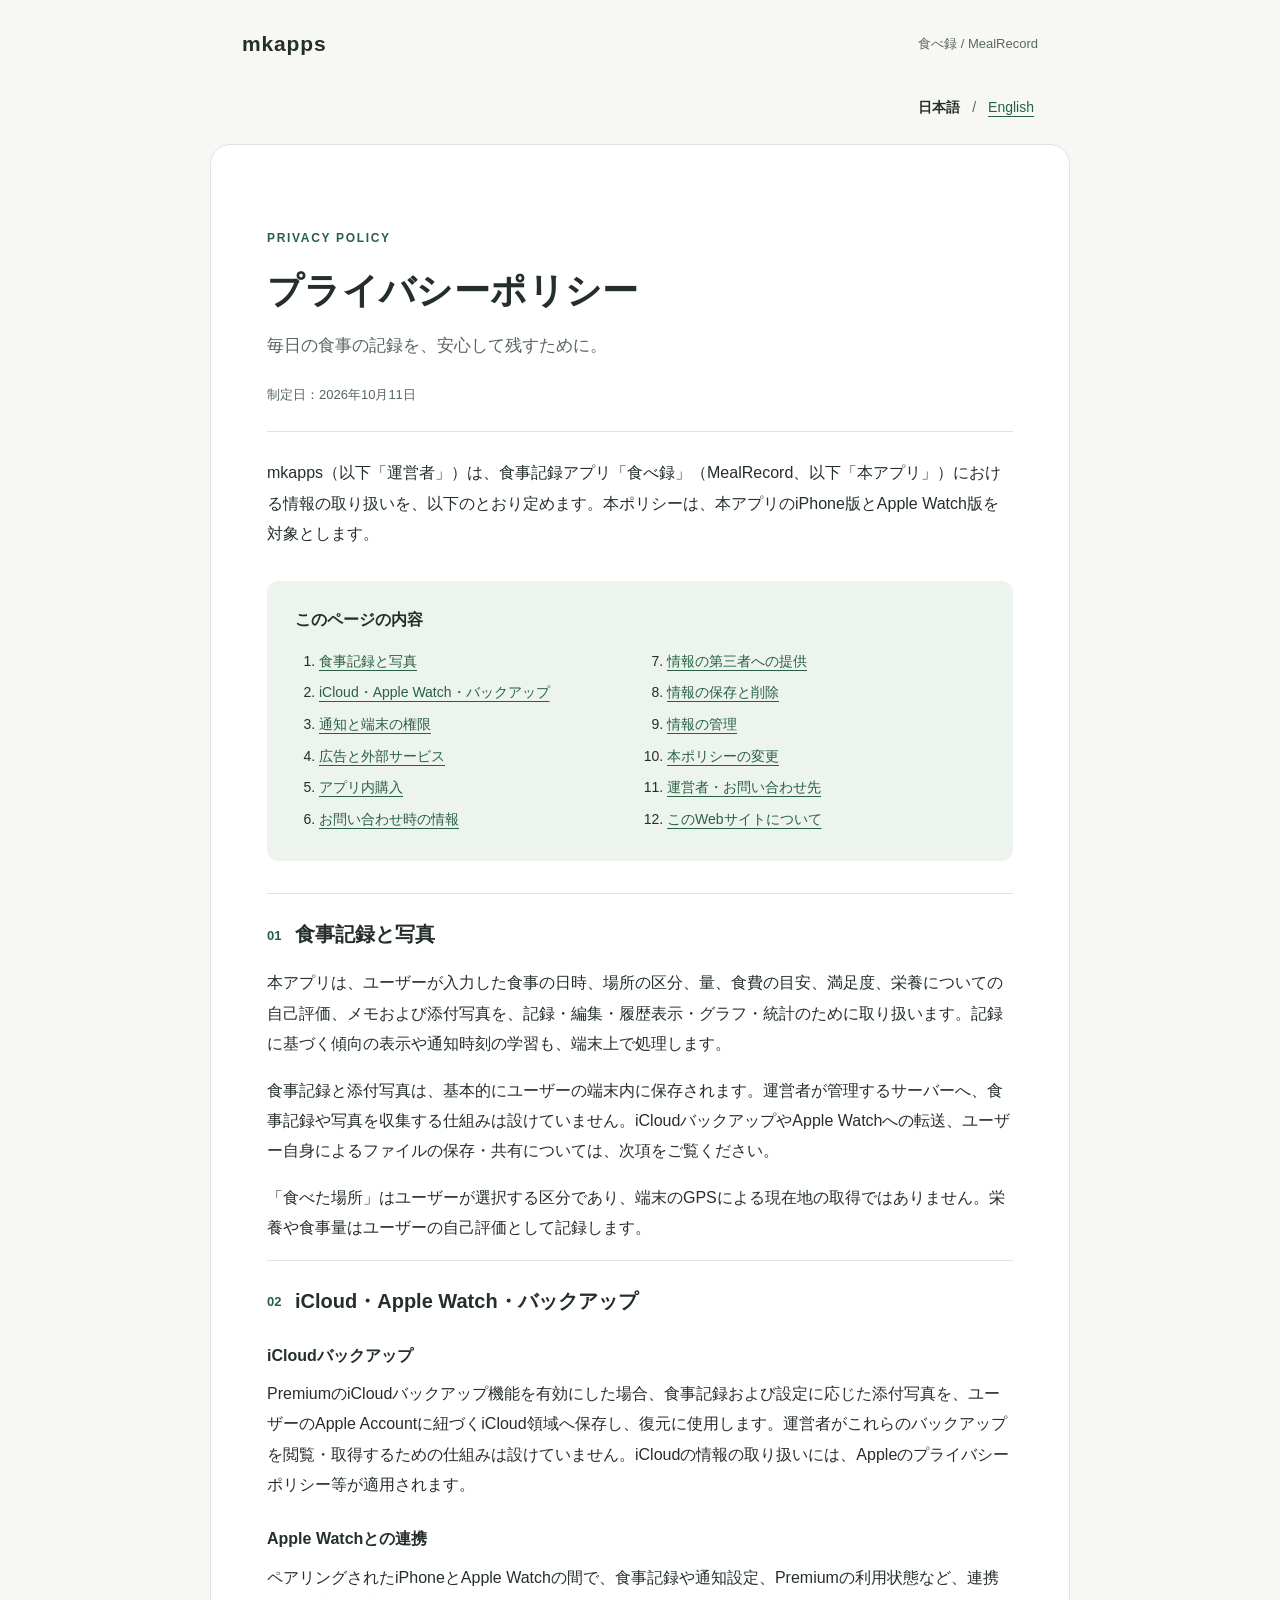
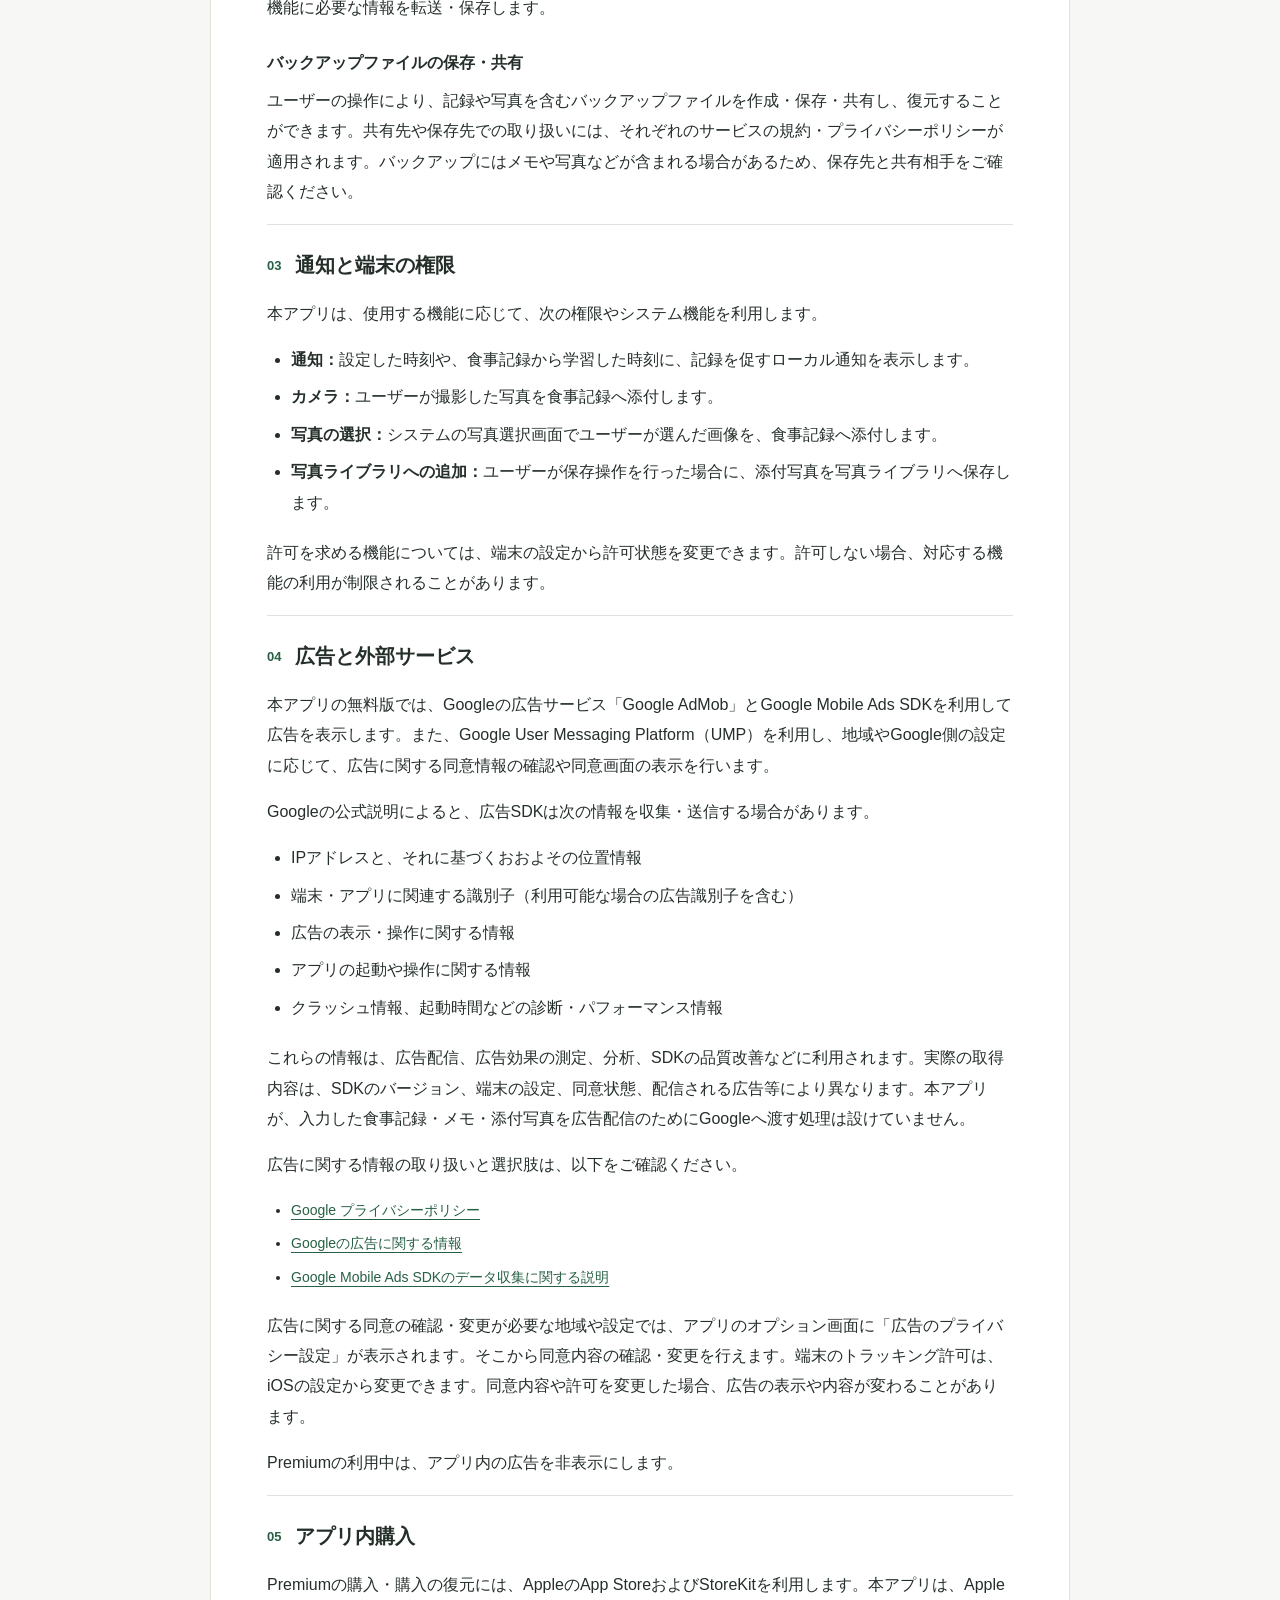
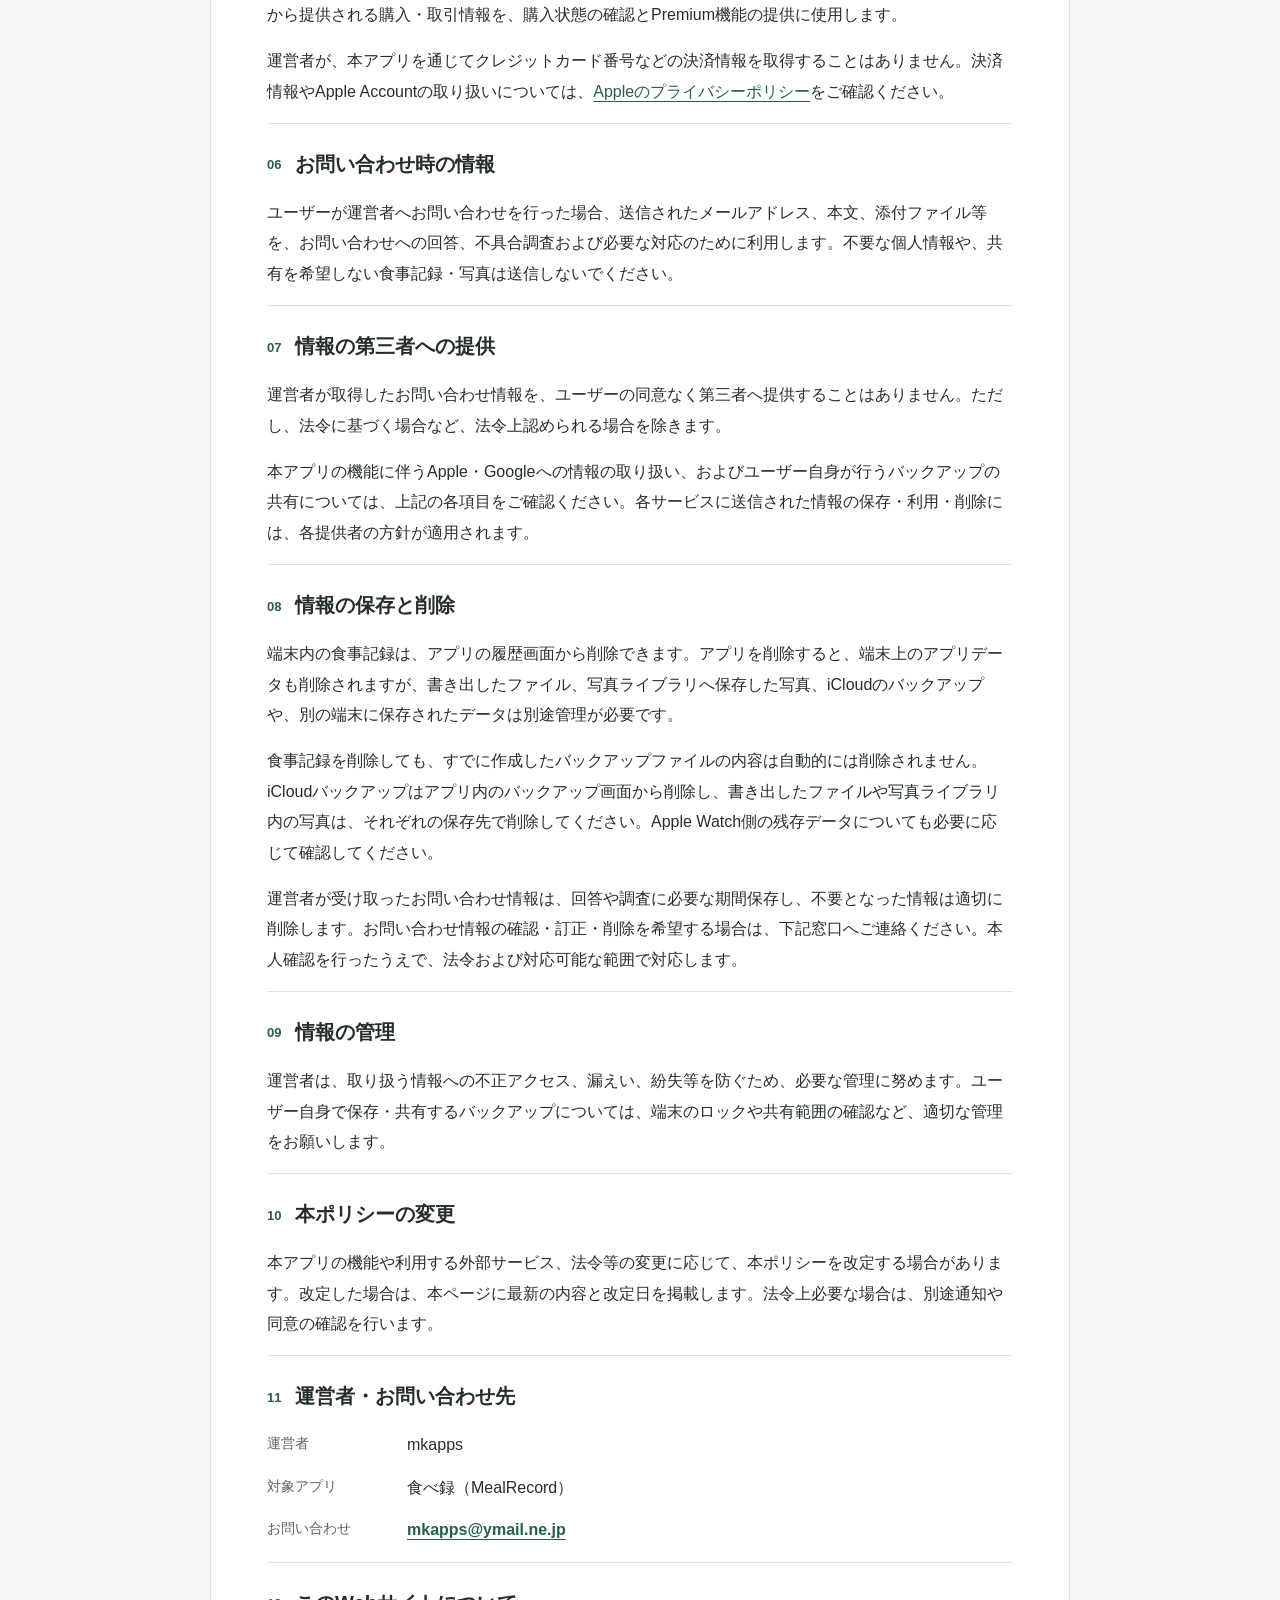
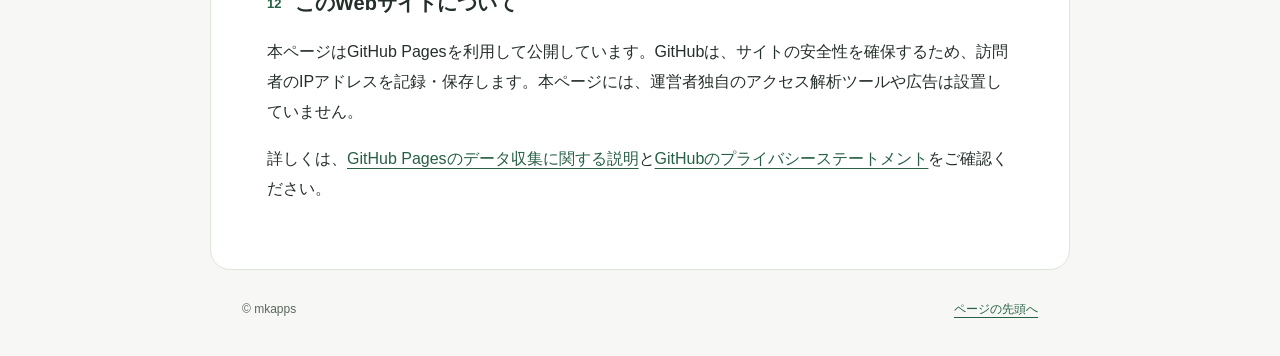
==== commit 05a4a3bf: "Update privacy policy contact email" ====
--- a/privacy/index.html
+++ b/privacy/index.html
@@ -68,7 +68,7 @@
     </section>
     <section id="security"><h2><span>09</span> 情報の管理</h2><p>運営者は、取り扱う情報への不正アクセス、漏えい、紛失等を防ぐため、必要な管理に努めます。ユーザー自身で保存・共有するバックアップについては、端末のロックや共有範囲の確認など、適切な管理をお願いします。</p></section>
     <section id="changes"><h2><span>10</span> 本ポリシーの変更</h2><p>本アプリの機能や利用する外部サービス、法令等の変更に応じて、本ポリシーを改定する場合があります。改定した場合は、本ページに最新の内容と改定日を掲載します。法令上必要な場合は、別途通知や同意の確認を行います。</p></section>
-    <section id="contact"><h2><span>11</span> 運営者・お問い合わせ先</h2><dl><dt>運営者</dt><dd>mkapps</dd><dt>対象アプリ</dt><dd>食べ録（MealRecord）</dd><dt>お問い合わせ</dt><dd><a class="email" href="mailto:mkappss@yahoo.co.jp">mkappss@yahoo.co.jp</a></dd></dl></section>
+    <section id="contact"><h2><span>11</span> 運営者・お問い合わせ先</h2><dl><dt>運営者</dt><dd>mkapps</dd><dt>対象アプリ</dt><dd>食べ録（MealRecord）</dd><dt>お問い合わせ</dt><dd><a class="email" href="mailto:mkapps@ymail.ne.jp">mkapps@ymail.ne.jp</a></dd></dl></section>
     <section id="website"><h2><span>12</span> このWebサイトについて</h2><p>本ページはGitHub Pagesを利用して公開しています。GitHubは、サイトの安全性を確保するため、訪問者のIPアドレスを記録・保存します。本ページには、運営者独自のアクセス解析ツールや広告は設置していません。</p><p>詳しくは、<a href="https://docs.github.com/en/pages/getting-started-with-github-pages/what-is-github-pages#data-collection">GitHub Pagesのデータ収集に関する説明</a>と<a href="https://docs.github.com/en/site-policy/privacy-policies/github-general-privacy-statement">GitHubのプライバシーステートメント</a>をご確認ください。</p></section>
   </main>
   <footer><span>© mkapps</span><a href="#main">ページの先頭へ</a></footer>
